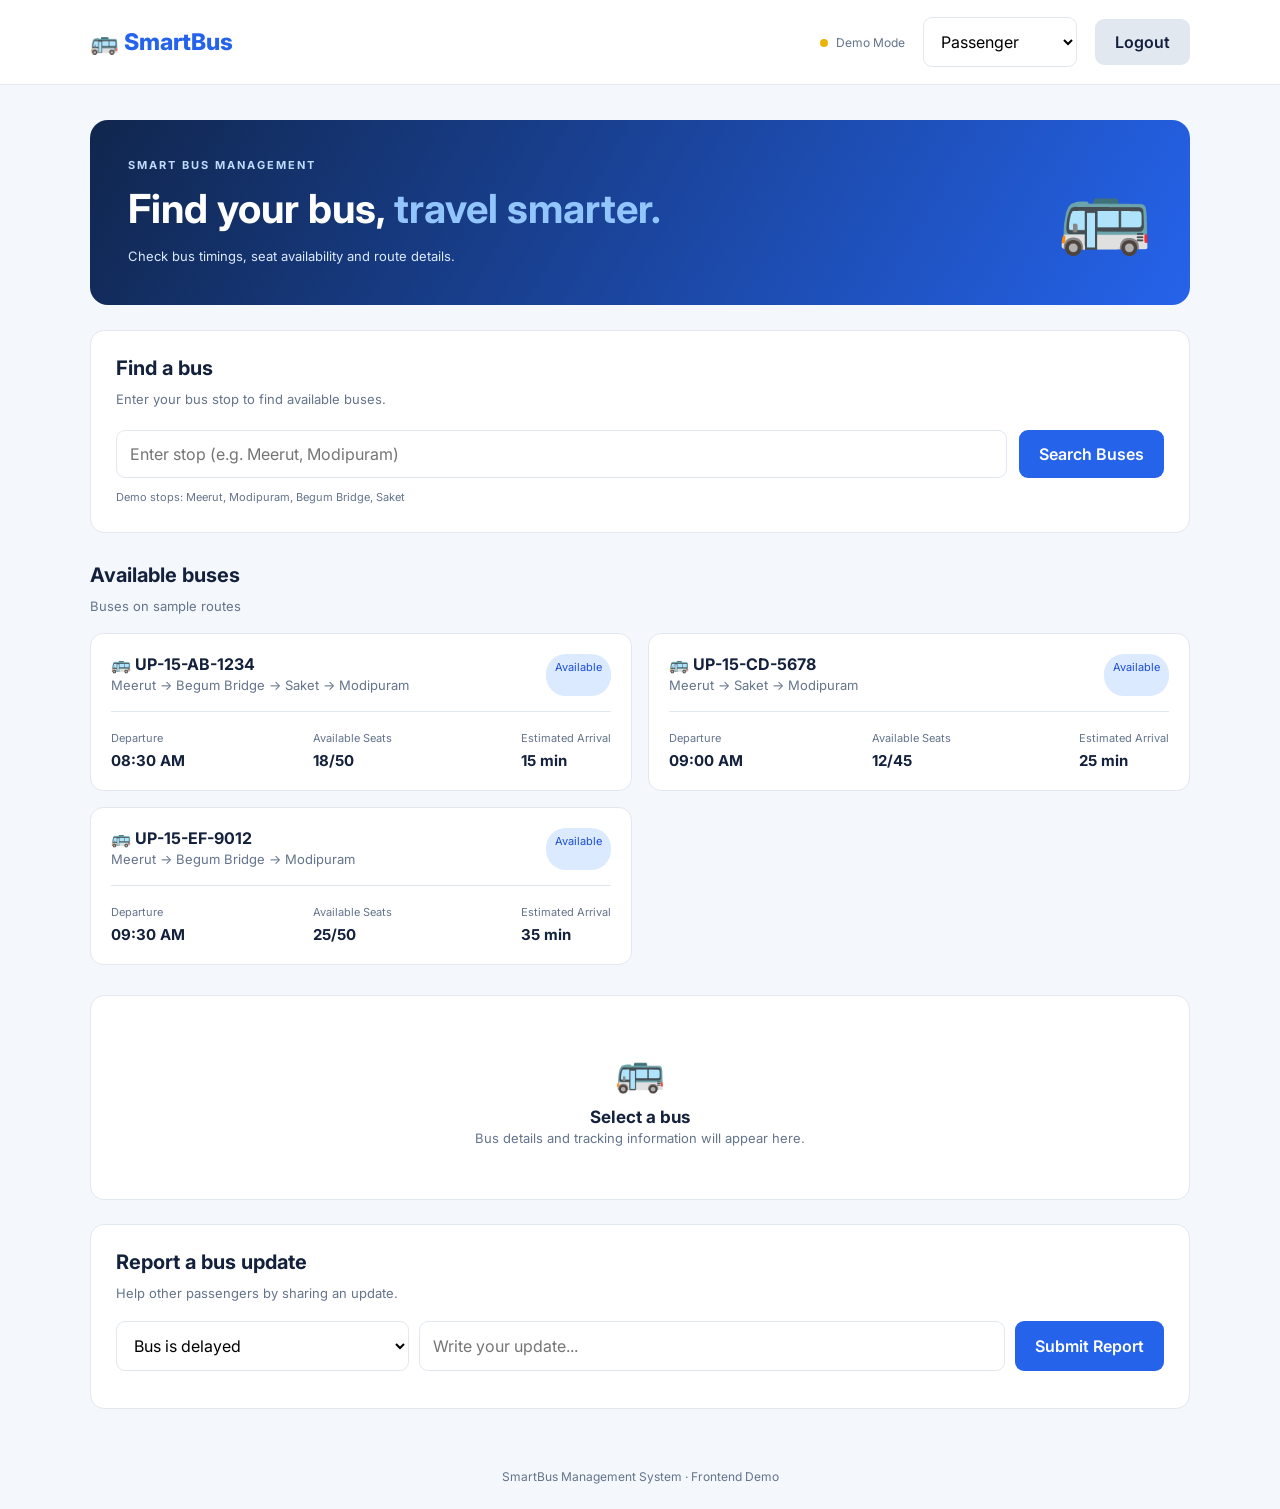
==== frontend/index.html @ 98c4fb10 "Initial project upload" ====
<!DOCTYPE html>
<html lang="en">
<head>
  <meta charset="UTF-8">
  <meta name="viewport" content="width=device-width, initial-scale=1.0">
  <title>SmartBus Management System</title>
  <link rel="stylesheet" href="style.css">
</head>
<body>

  <header class="navbar">
    <div class="brand">🚌 SmartBus</div>
    <div class="nav-actions">
      <span class="status"><i></i> Demo Mode</span>
      <select id="roleSelect" onchange="switchRole()">
  <option value="passenger">Passenger</option>
  <option value="controller">Bus Controller</option>
</select>

<button onclick="logout()" class="secondary">Logout</button>
    </div>
  </header>

  <main class="container">

    <!-- PASSENGER DASHBOARD -->
    <section id="passengerDashboard">
      <div class="welcome">
        <div>
          <p class="eyebrow">SMART BUS MANAGEMENT</p>
          <h1>Find your bus, <span>travel smarter.</span></h1>
          <p class="muted">Check bus timings, seat availability and route details.</p>
        </div>
        <div class="bus-emoji">🚌</div>
      </div>

      <section class="panel search-panel">
        <h2>Find a bus</h2>
        <p class="muted">Enter your bus stop to find available buses.</p>
        <div class="search-row">
          <input id="stopInput" placeholder="Enter stop (e.g. Meerut, Modipuram)">
          <button onclick="searchBuses()">Search Buses</button>
        </div>
        <p class="hint">Demo stops: Meerut, Modipuram, Begum Bridge, Saket</p>
      </section>

      <section class="section">
        <div class="section-heading">
          <div>
            <h2>Available buses</h2>
            <p class="muted" id="resultText">Buses on sample routes</p>
          </div>
        </div>
        <div id="busList" class="bus-grid"></div>
      </section>

      <section class="panel details-panel" id="busDetails">
        <div class="empty-state">
          <div>🚌</div>
          <h3>Select a bus</h3>
          <p class="muted">Bus details and tracking information will appear here.</p>
        </div>
      </section>

      <section class="panel report-panel">
        <h2>Report a bus update</h2>
        <p class="muted">Help other passengers by sharing an update.</p>
        <div class="report-grid">
          <select id="reportType">
            <option value="Delay">Bus is delayed</option>
            <option value="Seats">Seat availability update</option>
            <option value="Arrival">Bus has arrived</option>
            <option value="Other">Other update</option>
          </select>
          <input id="reportMessage" placeholder="Write your update...">
          <button onclick="submitReport()">Submit Report</button>
        </div>
        <p id="reportStatus" class="success-message"></p>
      </section>
    </section>

    <!-- CONTROLLER DASHBOARD -->
    <section id="controllerDashboard" class="hidden">
      <div class="welcome">
        <div>
          <p class="eyebrow">CONTROLLER PANEL</p>
          <h1>Welcome, <span>Bus Controller.</span></h1>
          <p class="muted">Manage your journey and update bus information.</p>
        </div>
        <div class="bus-emoji">🎛️</div>
      </div>

      <section class="panel">
        <h2>Journey Management</h2>
        <div class="controller-grid">
          <div>
            <label>Bus Number</label>
            <input id="controllerBus" value="UP-15-AB-1234">
          </div>
          <div>
            <label>Current Stop</label>
            <input id="currentStop" value="Meerut">
          </div>
          <div>
            <label>Available Seats</label>
            <input id="seatCount" type="number" min="0" max="50" value="18">
          </div>
        </div>
        <div class="controller-actions">
          <button onclick="toggleJourney()" id="journeyButton">Start Journey</button>
          <button class="secondary" onclick="updateBusInfo()">Update Bus Info</button>
        </div>
        <p id="controllerStatus" class="success-message"></p>
      </section>

      <section class="panel">
        <h2>Passenger Reports</h2>
        <p class="muted">Review updates submitted by passengers.</p>
        <div id="controllerReports">
          <p class="empty-text">No passenger reports yet.</p>
        </div>
      </section>

      <section class="panel">
        <h2>Controller Instructions</h2>
        <ul class="instructions">
          <li>Start the journey when the bus departs.</li>
          <li>Update the current stop and available seats.</li>
          <li>Review passenger-submitted reports.</li>
          <li>In the future, GPS and backend services will sync these updates.</li>
        </ul>
      </section>
    </section>

  </main>

  <footer>
    SmartBus Management System · Frontend Demo
  </footer>

  <script src="script.js"></script>
</body>
</html>
---- frontend/style.css ----
@import url('https://fonts.googleapis.com/css2?family=Inter:wght@400;500;600;700;800&display=swap');

:root {
  --primary: #2563eb;
  --dark: #14213d;
  --muted: #64748b;
  --bg: #f4f7fc;
  --border: #e2e8f0;
}

* {
  margin: 0;
  padding: 0;
  box-sizing: border-box;
}

body {
  font-family: 'Inter', sans-serif;
  background: var(--bg);
  color: var(--dark);
}

.navbar {
  background: white;
  padding: 17px 7%;
  display: flex;
  justify-content: space-between;
  align-items: center;
  border-bottom: 1px solid var(--border);
  position: sticky;
  top: 0;
  z-index: 10;
}

.brand {
  font-size: 23px;
  font-weight: 800;
  color: var(--primary);
}

.nav-actions {
  display: flex;
  align-items: center;
  gap: 18px;
}

.status {
  font-size: 12px;
  color: #64748b;
}

.status i {
  display: inline-block;
  width: 8px;
  height: 8px;
  background: #eab308;
  border-radius: 50%;
  margin-right: 5px;
}

select, input {
  width: 100%;
  padding: 13px;
  border: 1px solid var(--border);
  border-radius: 9px;
  font: inherit;
  outline: none;
  background: white;
  min-width: 0;
}

select:focus, input:focus {
  border-color: var(--primary);
}

.nav-actions select {
  width: auto;
}

.container {
  width: 86%;
  max-width: 1150px;
  margin: 35px auto;
}

.welcome {
  background: linear-gradient(120deg, #10264d, #2563eb);
  color: white;
  border-radius: 18px;
  padding: 38px;
  display: flex;
  align-items: center;
  justify-content: space-between;
  margin-bottom: 25px;
}

.welcome h1 {
  font-size: clamp(27px, 4vw, 40px);
  margin: 12px 0;
}

.welcome h1 span {
  color: #93c5fd;
}

.welcome .muted {
  color: #dbeafe;
}

.eyebrow {
  font-size: 11px;
  letter-spacing: 2px;
  font-weight: 700;
  color: #bfdbfe;
}

.bus-emoji {
  font-size: 75px;
}

.panel {
  background: white;
  border: 1px solid var(--border);
  border-radius: 14px;
  padding: 25px;
  margin-bottom: 24px;
}

h2 {
  font-size: 20px;
  margin-bottom: 8px;
}

h3 {
  font-size: 17px;
}

.muted, .hint {
  color: var(--muted);
  font-size: 13px;
  line-height: 1.7;
}

.search-row {
  display: flex;
  gap: 12px;
  margin-top: 20px;
}

button {
  background: var(--primary);
  color: white;
  border: none;
  padding: 13px 20px;
  border-radius: 9px;
  font: inherit;
  font-weight: 600;
  cursor: pointer;
  transition: 0.2s;
}

button:hover {
  background: #1d4ed8;
  transform: translateY(-1px);
}

.search-row button {
  white-space: nowrap;
}

.hint {
  margin-top: 10px;
  font-size: 11px;
}

.section {
  margin: 30px 0;
}

.section-heading {
  margin-bottom: 16px;
}

.bus-grid {
  display: grid;
  grid-template-columns: repeat(2, 1fr);
  gap: 16px;
}

.bus-card {
  background: white;
  border: 1px solid var(--border);
  padding: 20px;
  border-radius: 13px;
  cursor: pointer;
  transition: 0.2s;
}

.bus-card:hover {
  border-color: var(--primary);
  transform: translateY(-2px);
}

.bus-card.selected {
  border: 2px solid var(--primary);
}

.bus-card-top {
  display: flex;
  justify-content: space-between;
  gap: 10px;
  margin-bottom: 15px;
}

.bus-number {
  font-weight: 700;
}

.bus-tag {
  font-size: 11px;
  background: #dbeafe;
  color: #1d4ed8;
  padding: 6px 9px;
  border-radius: 20px;
  white-space: nowrap;
}

.bus-info {
  display: flex;
  justify-content: space-between;
  gap: 8px;
  border-top: 1px solid var(--border);
  padding-top: 14px;
  margin-top: 14px;
}

.bus-info strong {
  display: block;
  margin-top: 5px;
  font-size: 15px;
}

.small-label {
  font-size: 11px;
  color: var(--muted);
}

.empty-state {
  text-align: center;
  padding: 25px;
}

.empty-state div {
  font-size: 40px;
  margin-bottom: 12px;
}

.details-panel h2 {
  margin-bottom: 18px;
}

.details-grid {
  display: grid;
  grid-template-columns: repeat(3, 1fr);
  gap: 12px;
  margin: 20px 0;
}

.detail-box {
  background: #f1f5f9;
  border-radius: 10px;
  padding: 16px;
}

.detail-box strong {
  display: block;
  margin-top: 7px;
  font-size: 19px;
}

.map-demo {
  height: 190px;
  background-color: #e5edf4;
  background-image:
    linear-gradient(35deg, transparent 45%, white 46%, white 49%, transparent 50%),
    linear-gradient(120deg, transparent 45%, white 46%, white 49%, transparent 50%);
  background-size: 80px 80px;
  border-radius: 12px;
  display: grid;
  place-items: center;
  margin-top: 15px;
  position: relative;
  overflow: hidden;
}

.map-pin {
  font-size: 30px;
  background: white;
  border-radius: 50%;
  padding: 10px;
  box-shadow: 0 3px 12px #94a3b8;
}

.demo-label {
  position: absolute;
  bottom: 10px;
  background: white;
  padding: 6px 10px;
  font-size: 11px;
  border-radius: 6px;
  color: var(--muted);
}

.report-grid {
  display: grid;
  grid-template-columns: 1fr 2fr auto;
  gap: 10px;
  margin-top: 17px;
}

.success-message {
  color: #15803d;
  font-size: 13px;
  margin-top: 12px;
}

.controller-grid {
  display: grid;
  grid-template-columns: repeat(3, 1fr);
  gap: 15px;
  margin-top: 20px;
}

.controller-grid label {
  display: block;
  font-size: 12px;
  color: var(--muted);
  margin-bottom: 8px;
}

.controller-actions {
  display: flex;
  gap: 10px;
  margin-top: 20px;
}

.secondary {
  background: #e2e8f0;
  color: var(--dark);
}

.secondary:hover {
  background: #cbd5e1;
}

.report-item {
  background: #f8fafc;
  border: 1px solid var(--border);
  padding: 14px;
  border-radius: 9px;
  margin-top: 10px;
}

.report-item strong {
  font-size: 13px;
}

.report-item p {
  font-size: 13px;
  color: var(--muted);
  margin-top: 6px;
}

.empty-text {
  color: var(--muted);
  font-size: 13px;
  margin-top: 15px;
}

.instructions {
  padding-left: 20px;
  color: var(--muted);
  font-size: 13px;
  line-height: 2.2;
  margin-top: 12px;
}

.hidden {
  display: none;
}

footer {
  text-align: center;
  color: var(--muted);
  font-size: 12px;
  padding: 25px;
}

@media(max-width: 700px) {
  .container {
    width: 92%;
    margin-top: 20px;
  }

  .navbar {
    padding: 14px 4%;
  }

  .brand {
    font-size: 19px;
  }

  .status {
    display: none;
  }

  .welcome {
    padding: 25px;
  }

  .bus-emoji {
    font-size: 45px;
  }

  .search-row, .controller-actions {
    flex-direction: column;
  }

  .bus-grid, .controller-grid {
    grid-template-columns: 1fr;
  }

  .report-grid {
    grid-template-columns: 1fr;
  }

  .details-grid {
    grid-template-columns: 1fr 1fr;
  }

  .panel {
    padding: 18px;
  }
}
/* LOGIN AND SIGNUP */

.auth-body {
  min-height: 100vh;
  background: linear-gradient(135deg, #10264d, #2563eb);
  display: flex;
  justify-content: center;
  align-items: center;
  padding: 25px;
}

.auth-container {
  width: 100%;
  max-width: 430px;
}

.auth-brand {
  color: white;
  text-align: center;
  margin-bottom: 25px;
}

.auth-logo {
  font-size: 48px;
}

.auth-brand h1 {
  font-size: 32px;
  margin: 8px;
}

.auth-brand h1 span {
  color: #93c5fd;
}

.auth-brand p {
  color: #dbeafe;
  font-size: 13px;
}

.auth-card {
  background: white;
  padding: 30px;
  border-radius: 18px;
  box-shadow: 0 15px 50px #0f172a55;
}

.auth-tabs {
  display: flex;
  gap: 10px;
  margin-bottom: 25px;
}

.auth-tab {
  flex: 1;
  background: #f1f5f9;
  color: #475569;
}

.auth-tab.active {
  background: #2563eb;
  color: white;
}

.auth-card h2 {
  margin-bottom: 5px;
}

.auth-field {
  margin-top: 18px;
}

.auth-field label {
  display: block;
  font-size: 13px;
  font-weight: 600;
  margin-bottom: 8px;
}

.auth-submit {
  width: 100%;
  margin-top: 24px;
}

.auth-message {
  color: #dc2626;
  font-size: 13px;
  margin-top: 12px;
}

.auth-note {
  text-align: center;
  color: #94a3b8;
  font-size: 11px;
  margin-top: 22px;
}

.hidden {
  display: none !important;
}
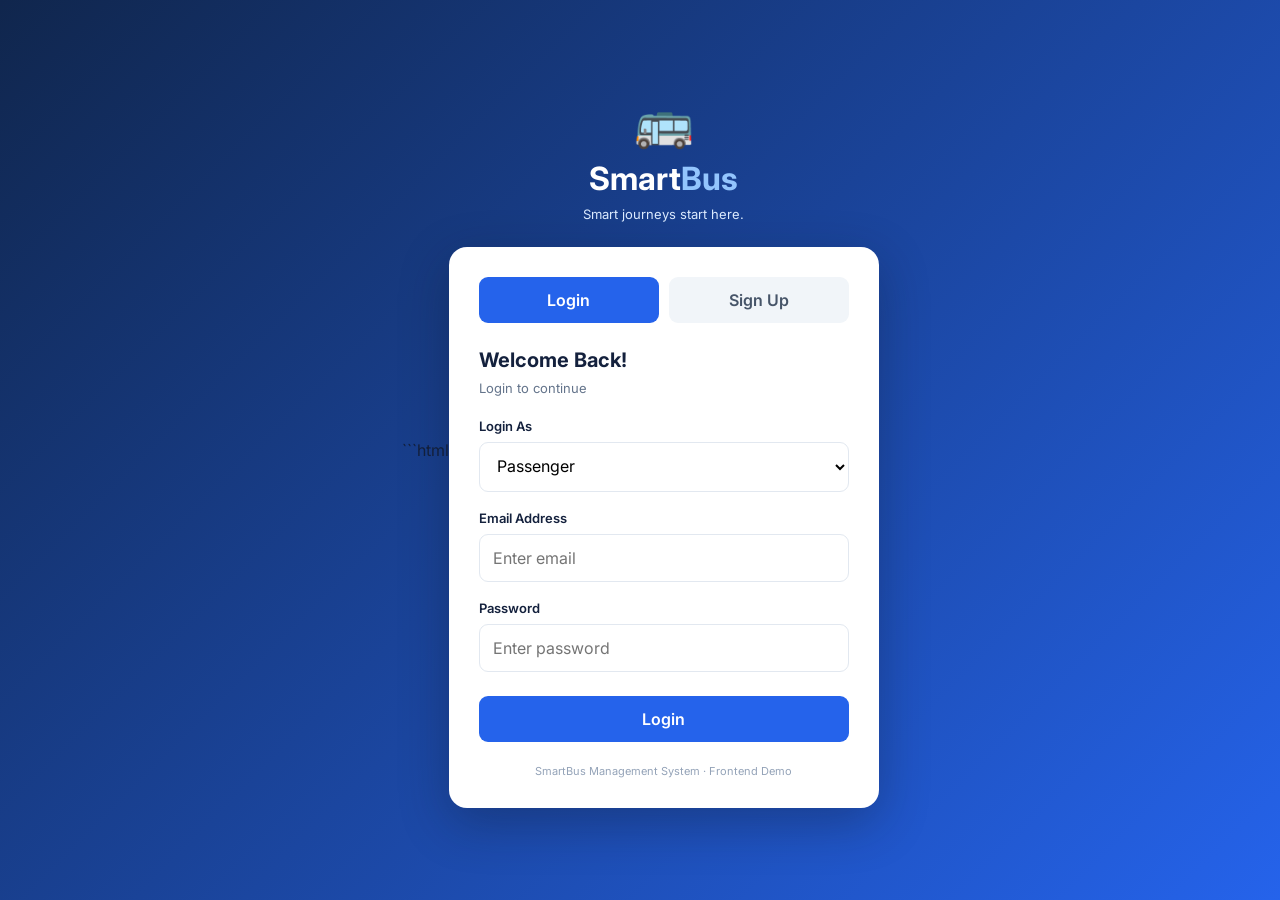
==== commit 07be6e7f: "Update SmartBus management system" ====
--- a/frontend/index.html
+++ b/frontend/index.html
@@ -94,8 +94,10 @@
         <h2>Journey Management</h2>
         <div class="controller-grid">
           <div>
-            <label>Bus Number</label>
-            <input id="controllerBus" value="UP-15-AB-1234">
+           <label>Bus Number</label>
+          <select id="controllerBus" onchange="fillControllerBusInfo()">
+            <option value="">Loading buses...</option>
+          </select>
           </div>
           <div>
             <label>Current Stop</label>
@@ -104,6 +106,10 @@
           <div>
             <label>Available Seats</label>
             <input id="seatCount" type="number" min="0" max="50" value="18">
+            <div>
+              <label>Departure Time</label>
+              <input id="departureTime" type="time">
+            </div>
           </div>
         </div>
         <div class="controller-actions">
@@ -111,6 +117,32 @@
           <button class="secondary" onclick="updateBusInfo()">Update Bus Info</button>
         </div>
         <p id="controllerStatus" class="success-message"></p>
+        <hr>
+
+<h3>Manage Bus Stops</h3>
+
+<div class="controller-grid">
+    <div>
+        <label>Stop Name</label>
+        <input type="text" id="stopName" placeholder="Enter stop name">
+    </div>
+
+    <div>
+        <label>Stop Order</label>
+        <input type="number" id="stopOrder" min="1" placeholder="1, 2, 3...">
+    </div>
+
+    <div>
+        <label>Arrival After Departure (Minutes)</label>
+        <input type="number" id="arrivalOffset" min="0" placeholder="Example: 30">
+    </div>
+</div>
+
+<div class="controller-actions">
+    <button onclick="addBusStop()">Add Stop</button>
+</div>
+
+<p id="stopStatus" class="success-message"></p>
       </section>
 
       <section class="panel">
